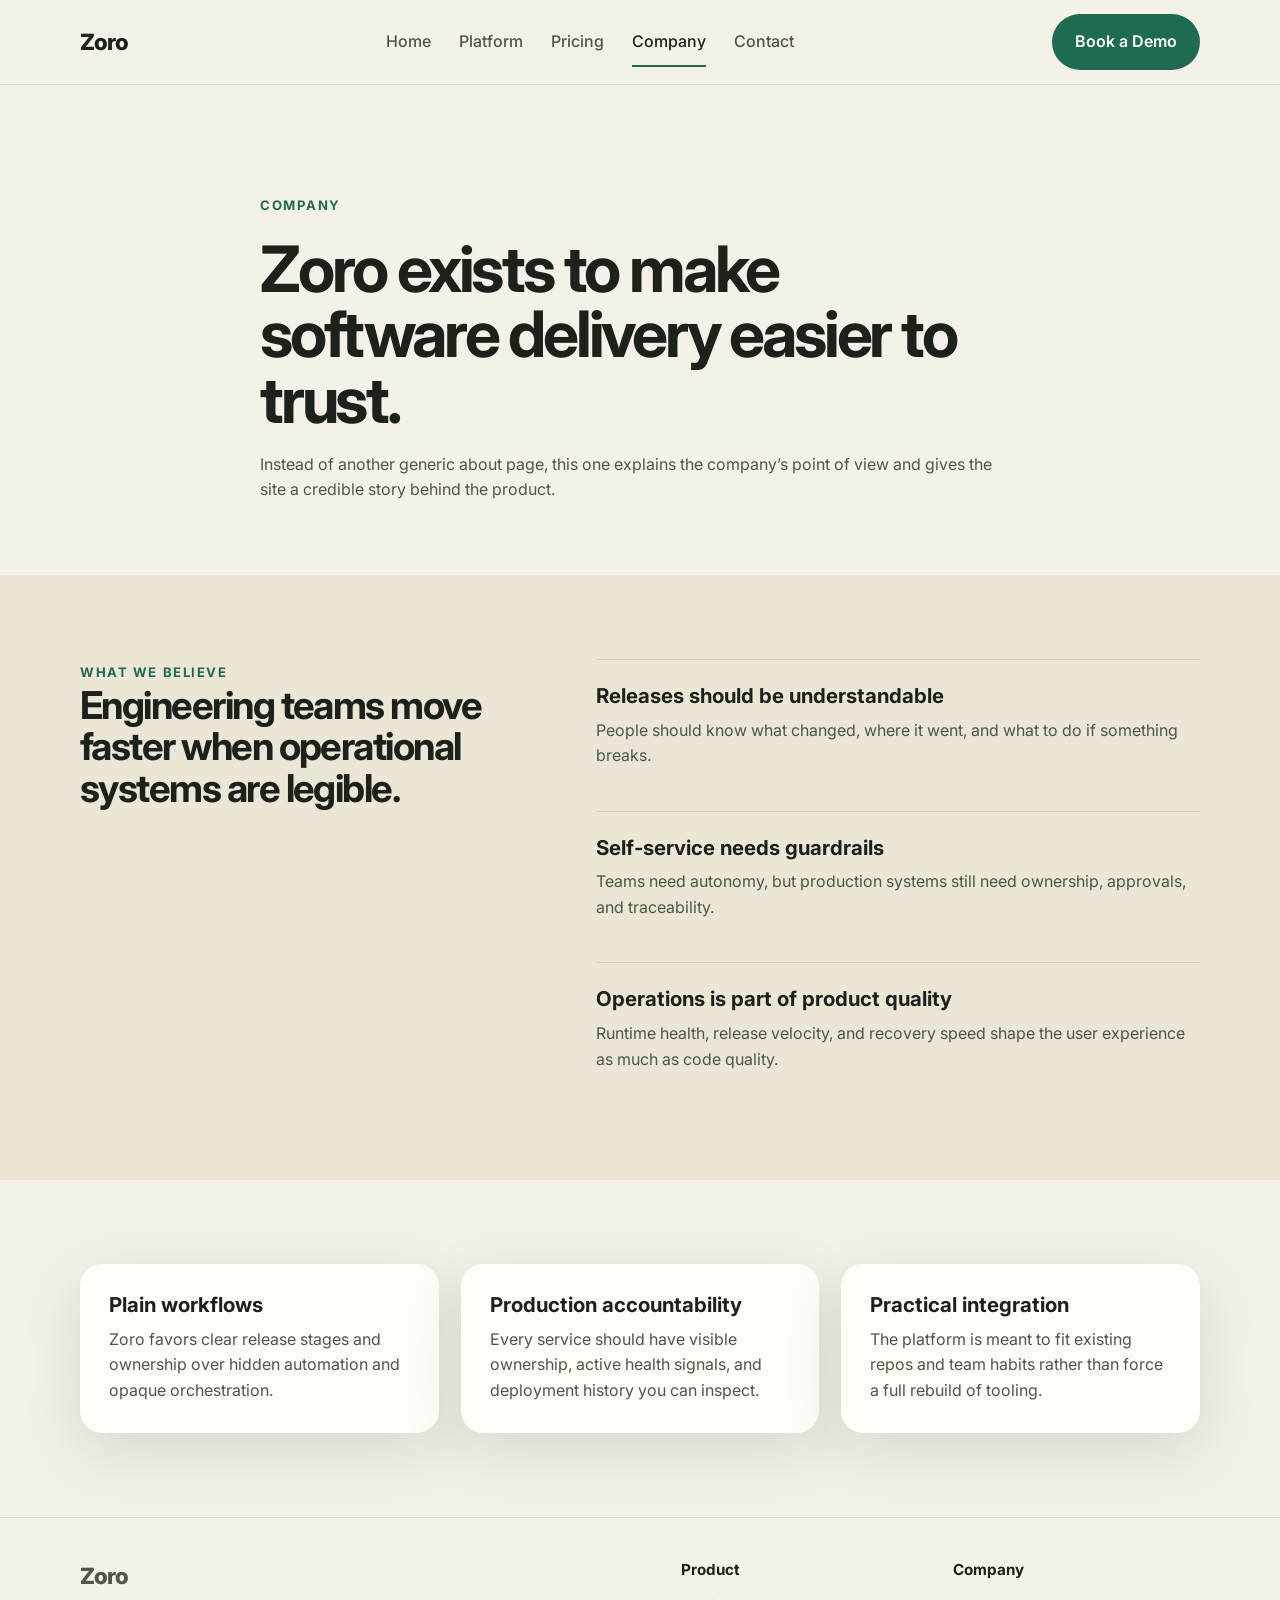
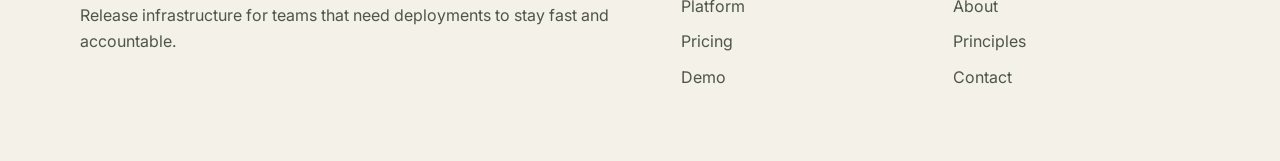
==== company.html @ 819b67e2 "nc" ====
<!DOCTYPE html>
<html lang="en">
<head>
    <meta charset="UTF-8">
    <meta name="viewport" content="width=device-width, initial-scale=1.0">
    <title>About Zoro | Company and Operating Principles</title>
    <link rel="stylesheet" href="styles.css">
    <link rel="preconnect" href="https://fonts.googleapis.com">
    <link rel="preconnect" href="https://fonts.gstatic.com" crossorigin>
    <link href="https://fonts.googleapis.com/css2?family=Inter:wght@400;500;600;700;800&display=swap" rel="stylesheet">
</head>
<body>
    <header class="site-header">
        <div class="container nav-shell">
            <a href="index.html" class="brand-mark">Zoro</a>
            <nav class="site-nav" aria-label="Primary navigation">
                <a href="index.html" class="nav-link">Home</a>
                <a href="platform.html" class="nav-link">Platform</a>
                <a href="pricing.html" class="nav-link">Pricing</a>
                <a href="company.html" class="nav-link active">Company</a>
                <a href="contact.html" class="nav-link">Contact</a>
            </nav>
            <a href="contact.html" class="btn btn-primary">Book a Demo</a>
        </div>
    </header>

    <main>
        <section class="page-hero">
            <div class="container narrow">
                <span class="eyebrow">Company</span>
                <h1>Zoro exists to make software delivery easier to trust.</h1>
                <p>
                    Instead of another generic about page, this one explains the company’s point of view and gives the site
                    a credible story behind the product.
                </p>
            </div>
        </section>

        <section class="section surface-muted">
            <div class="container split-section">
                <div>
                    <span class="eyebrow">What we believe</span>
                    <h2>Engineering teams move faster when operational systems are legible.</h2>
                </div>
                <div class="stack-list">
                    <article class="stack-item">
                        <h3>Releases should be understandable</h3>
                        <p>People should know what changed, where it went, and what to do if something breaks.</p>
                    </article>
                    <article class="stack-item">
                        <h3>Self-service needs guardrails</h3>
                        <p>Teams need autonomy, but production systems still need ownership, approvals, and traceability.</p>
                    </article>
                    <article class="stack-item">
                        <h3>Operations is part of product quality</h3>
                        <p>Runtime health, release velocity, and recovery speed shape the user experience as much as code quality.</p>
                    </article>
                </div>
            </div>
        </section>

        <section id="principles" class="section">
            <div class="container">
                <div class="card-grid three-up">
                    <article class="info-card">
                        <h3>Plain workflows</h3>
                        <p>Zoro favors clear release stages and ownership over hidden automation and opaque orchestration.</p>
                    </article>
                    <article class="info-card">
                        <h3>Production accountability</h3>
                        <p>Every service should have visible ownership, active health signals, and deployment history you can inspect.</p>
                    </article>
                    <article class="info-card">
                        <h3>Practical integration</h3>
                        <p>The platform is meant to fit existing repos and team habits rather than force a full rebuild of tooling.</p>
                    </article>
                </div>
            </div>
        </section>
    </main>

    <footer class="site-footer">
        <div class="container footer-grid">
            <div>
                <a href="index.html" class="brand-mark brand-footer">Zoro</a>
                <p class="footer-copy">Release infrastructure for teams that need deployments to stay fast and accountable.</p>
            </div>
            <div>
                <h4>Product</h4>
                <a href="platform.html">Platform</a>
                <a href="pricing.html">Pricing</a>
                <a href="contact.html">Demo</a>
            </div>
            <div>
                <h4>Company</h4>
                <a href="company.html">About</a>
                <a href="company.html#principles">Principles</a>
                <a href="contact.html">Contact</a>
            </div>
        </div>
    </footer>
</body>
</html>
---- styles.css ----
:root {
    --bg: #f4f1e8;
    --surface: #fffdf7;
    --surface-muted: #ece6d7;
    --text: #1c221b;
    --text-soft: #4d5647;
    --line: rgba(28, 34, 27, 0.12);
    --brand: #1f6b52;
    --brand-dark: #174e3d;
    --accent: #dcae55;
    --dark: #18211d;
    --dark-soft: #233029;
    --white: #ffffff;
    --shadow: 0 18px 60px rgba(22, 30, 25, 0.12);
    --radius: 22px;
}

* {
    box-sizing: border-box;
    margin: 0;
    padding: 0;
}

html {
    scroll-behavior: smooth;
}

body {
    font-family: "Inter", sans-serif;
    color: var(--text);
    background: var(--bg);
    line-height: 1.6;
}

a {
    color: inherit;
    text-decoration: none;
}

img {
    max-width: 100%;
    display: block;
}

.container {
    width: min(1120px, calc(100% - 40px));
    margin: 0 auto;
}

.narrow {
    width: min(760px, 100%);
}

.site-header {
    position: sticky;
    top: 0;
    z-index: 20;
    backdrop-filter: blur(14px);
    background: rgba(244, 241, 232, 0.88);
    border-bottom: 1px solid var(--line);
}

.nav-shell {
    min-height: 84px;
    display: flex;
    align-items: center;
    justify-content: space-between;
    gap: 24px;
}

.brand-mark {
    font-size: 1.4rem;
    font-weight: 800;
    letter-spacing: -0.04em;
}

.site-nav {
    display: flex;
    align-items: center;
    gap: 28px;
    flex-wrap: wrap;
    justify-content: center;
}

.nav-link {
    color: var(--text-soft);
    font-weight: 500;
    position: relative;
    padding: 6px 0;
}

.nav-link.active,
.nav-link:hover {
    color: var(--text);
}

.nav-link.active::after {
    content: "";
    position: absolute;
    left: 0;
    bottom: -6px;
    width: 100%;
    height: 2px;
    background: var(--brand);
}

.btn {
    display: inline-flex;
    align-items: center;
    justify-content: center;
    gap: 8px;
    padding: 14px 22px;
    border-radius: 999px;
    border: 1px solid transparent;
    font-weight: 600;
    transition: 180ms ease;
}

.btn:hover {
    transform: translateY(-1px);
}

.btn-primary {
    background: var(--brand);
    color: var(--white);
}

.btn-primary:hover {
    background: var(--brand-dark);
}

.btn-secondary {
    border-color: var(--line);
    background: rgba(255, 255, 255, 0.45);
    color: var(--text);
}

.btn-secondary:hover,
.btn-outline:hover {
    border-color: rgba(28, 34, 27, 0.22);
    background: rgba(255, 255, 255, 0.75);
}

.btn-outline {
    border-color: var(--line);
    background: transparent;
    color: var(--text);
}

.btn-large {
    padding: 16px 26px;
}

.hero,
.page-hero {
    padding: 110px 0 72px;
}

.hero-home {
    background:
        radial-gradient(circle at top right, rgba(220, 174, 85, 0.25), transparent 24%),
        linear-gradient(180deg, #f7f3e7 0%, #ece6d7 100%);
}

.hero-grid {
    display: grid;
    grid-template-columns: minmax(0, 1.2fr) minmax(320px, 0.8fr);
    gap: 48px;
    align-items: center;
}

.hero-copy,
.page-hero .narrow {
    display: grid;
    gap: 20px;
}

.eyebrow {
    display: inline-block;
    font-size: 0.82rem;
    text-transform: uppercase;
    letter-spacing: 0.12em;
    color: var(--brand);
    font-weight: 700;
}

.hero-title,
.page-hero h1 {
    font-size: clamp(2.8rem, 5vw, 4.8rem);
    line-height: 1.02;
    letter-spacing: -0.05em;
}

.hero-subtitle,
.page-hero p,
.section-header p,
.info-card p,
.stack-item p,
.footer-copy,
.price-copy,
.contact-form label {
    color: var(--text-soft);
}

.hero-actions,
.cta-actions {
    display: flex;
    flex-wrap: wrap;
    gap: 14px;
}

.hero-proof {
    display: flex;
    flex-wrap: wrap;
    gap: 18px;
    color: var(--text-soft);
    font-size: 0.95rem;
}

.hero-panel {
    display: flex;
    justify-content: flex-end;
}

.glow-card,
.info-card,
.price-card,
.contact-card {
    border-radius: var(--radius);
    background: var(--surface);
    border: 1px solid rgba(255, 255, 255, 0.6);
    box-shadow: var(--shadow);
}

.status-card {
    width: min(100%, 420px);
    padding: 28px;
    background:
        linear-gradient(180deg, rgba(31, 107, 82, 0.08), rgba(255, 255, 255, 0.96)),
        var(--surface);
}

.status-head,
.metric-row {
    display: flex;
    justify-content: space-between;
    gap: 16px;
}

.status-head {
    align-items: center;
    margin-bottom: 28px;
}

.status-label {
    font-weight: 700;
}

.status-pill {
    padding: 6px 12px;
    border-radius: 999px;
    background: rgba(31, 107, 82, 0.12);
    color: var(--brand-dark);
    font-size: 0.88rem;
    font-weight: 700;
}

.metric-row {
    margin-bottom: 26px;
}

.metric-value {
    font-size: 2rem;
    font-weight: 800;
    line-height: 1;
}

.metric-label {
    color: var(--text-soft);
    font-size: 0.9rem;
}

.timeline-list {
    list-style: none;
    display: grid;
    gap: 14px;
}

.timeline-list li {
    display: flex;
    justify-content: space-between;
    gap: 16px;
    padding-top: 14px;
    border-top: 1px solid var(--line);
    font-size: 0.95rem;
}

.timeline-list span {
    color: var(--text-soft);
    text-align: right;
}

.section {
    padding: 84px 0;
}

.surface-muted {
    background: var(--surface-muted);
}

.surface-dark {
    background: var(--dark);
    color: var(--white);
}

.section-header,
.split-section {
    display: grid;
    gap: 22px;
}

.section-header {
    max-width: 760px;
    margin-bottom: 36px;
}

.section-header h2,
.split-section h2,
.cta-shell h2 {
    font-size: clamp(2rem, 3vw, 3rem);
    line-height: 1.08;
    letter-spacing: -0.04em;
}

.section-header-light p,
.dark-card p {
    color: rgba(255, 255, 255, 0.76);
}

.card-grid {
    display: grid;
    gap: 22px;
}

.three-up {
    grid-template-columns: repeat(3, minmax(0, 1fr));
}

.two-up {
    grid-template-columns: repeat(2, minmax(0, 1fr));
}

.info-card,
.price-card {
    padding: 28px;
}

.info-card h3,
.step-card h3,
.stack-item h3,
.price-card h3,
.contact-card h3 {
    margin-bottom: 10px;
    font-size: 1.28rem;
    line-height: 1.15;
}

.dark-card {
    background: var(--dark-soft);
    border-color: rgba(255, 255, 255, 0.08);
    box-shadow: none;
}

.split-section {
    grid-template-columns: minmax(0, 0.9fr) minmax(0, 1.1fr);
    align-items: start;
}

.steps-grid,
.stack-list {
    display: grid;
    gap: 18px;
}

.step-card,
.stack-item {
    padding: 24px 0;
    border-top: 1px solid var(--line);
}

.step-number {
    display: inline-block;
    margin-bottom: 12px;
    color: var(--brand);
    font-size: 0.95rem;
    font-weight: 800;
    letter-spacing: 0.08em;
}

.cta-section {
    padding-top: 40px;
    padding-bottom: 90px;
}

.cta-shell {
    border-radius: calc(var(--radius) + 6px);
    background: linear-gradient(135deg, rgba(31, 107, 82, 0.12), rgba(220, 174, 85, 0.18));
    border: 1px solid var(--line);
    padding: 34px;
    display: flex;
    justify-content: space-between;
    gap: 30px;
    align-items: center;
}

.pricing-grid {
    align-items: stretch;
}

.price-card {
    position: relative;
    display: grid;
    gap: 18px;
}

.price-card.featured {
    border-color: rgba(31, 107, 82, 0.35);
    transform: translateY(-8px);
}

.popular-badge {
    position: absolute;
    top: -14px;
    left: 24px;
    background: var(--accent);
    color: var(--dark);
    border-radius: 999px;
    padding: 6px 12px;
    font-size: 0.78rem;
    font-weight: 800;
    text-transform: uppercase;
    letter-spacing: 0.08em;
}

.price-line {
    font-size: 1.15rem;
    color: var(--text-soft);
}

.price-line span {
    font-size: 2.5rem;
    color: var(--text);
    font-weight: 800;
    letter-spacing: -0.04em;
}

.check-list {
    list-style: none;
    display: grid;
    gap: 10px;
    color: var(--text-soft);
}

.check-list li::before {
    content: "•";
    color: var(--brand);
    font-weight: 800;
    margin-right: 10px;
}

.compact {
    margin-top: 16px;
}

.contact-grid {
    display: grid;
    grid-template-columns: minmax(280px, 0.8fr) minmax(0, 1.2fr);
    gap: 24px;
}

.contact-card {
    padding: 28px;
}

.contact-form {
    display: grid;
    gap: 16px;
}

.contact-form label {
    display: grid;
    gap: 8px;
    font-weight: 600;
}

.contact-form input,
.contact-form select,
.contact-form textarea {
    width: 100%;
    padding: 14px 16px;
    border-radius: 16px;
    border: 1px solid var(--line);
    background: rgba(255, 255, 255, 0.9);
    font: inherit;
    color: var(--text);
}

.contact-form textarea {
    resize: vertical;
}

.site-footer {
    padding: 40px 0 60px;
    border-top: 1px solid var(--line);
}

.footer-grid {
    display: grid;
    grid-template-columns: minmax(0, 1.4fr) repeat(2, minmax(0, 0.6fr));
    gap: 24px;
}

.brand-footer {
    margin-bottom: 12px;
    display: inline-block;
}

.site-footer h4 {
    margin-bottom: 12px;
    font-size: 0.95rem;
}

.site-footer a {
    display: block;
    margin-bottom: 10px;
    color: var(--text-soft);
}

.site-footer a:hover {
    color: var(--text);
}

@media (max-width: 960px) {
    .hero-grid,
    .split-section,
    .contact-grid,
    .footer-grid,
    .two-up,
    .three-up {
        grid-template-columns: 1fr;
    }

    .hero-panel {
        justify-content: flex-start;
    }

    .cta-shell {
        flex-direction: column;
        align-items: flex-start;
    }

    .price-card.featured {
        transform: none;
    }
}

@media (max-width: 720px) {
    .nav-shell {
        padding: 18px 0;
        flex-direction: column;
    }

    .site-nav {
        gap: 18px;
    }

    .btn-large,
    .cta-actions .btn,
    .hero-actions .btn {
        width: 100%;
    }

    .hero,
    .page-hero,
    .section {
        padding-top: 72px;
        padding-bottom: 56px;
    }

    .hero-title,
    .page-hero h1 {
        font-size: 2.7rem;
    }

    .timeline-list li {
        flex-direction: column;
    }

    .timeline-list span {
        text-align: left;
    }
}
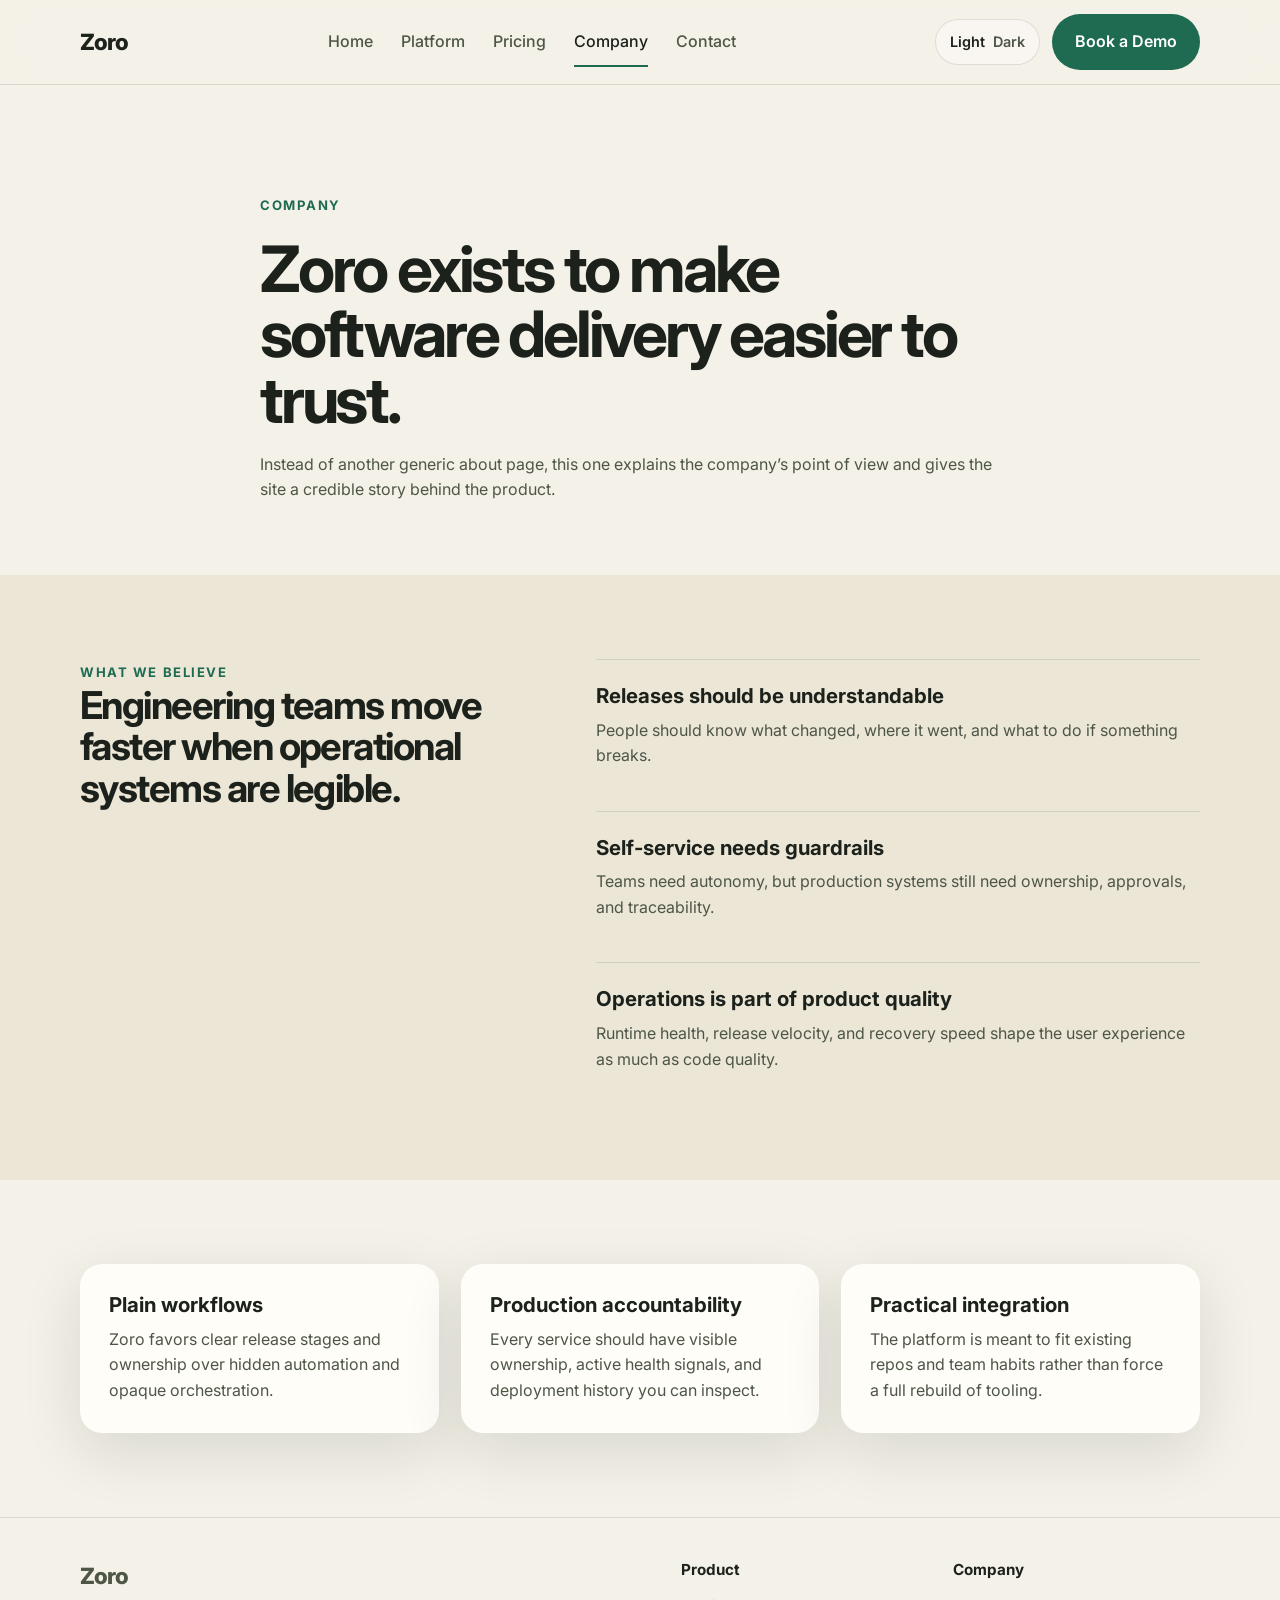
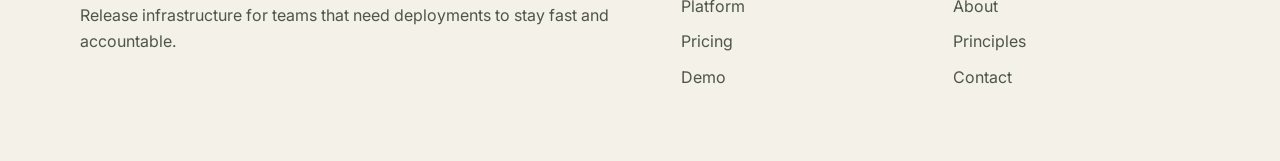
==== commit c1cba7f6: "--new commit" ====
--- a/company.html
+++ b/company.html
@@ -20,7 +20,13 @@
                 <a href="company.html" class="nav-link active">Company</a>
                 <a href="contact.html" class="nav-link">Contact</a>
             </nav>
-            <a href="contact.html" class="btn btn-primary">Book a Demo</a>
+            <div class="nav-actions">
+                <button class="theme-toggle" type="button" aria-label="Toggle dark theme" data-theme-toggle>
+                    <span class="theme-toggle-light">Light</span>
+                    <span class="theme-toggle-dark">Dark</span>
+                </button>
+                <a href="contact.html" class="btn btn-primary">Book a Demo</a>
+            </div>
         </div>
     </header>
 
@@ -99,5 +105,6 @@
             </div>
         </div>
     </footer>
+    <script src="theme.js"></script>
 </body>
 </html>
--- a/styles.css
+++ b/styles.css
@@ -15,6 +15,22 @@
     --radius: 22px;
 }
 
+body[data-theme="dark"] {
+    --bg: #121714;
+    --surface: #1b2420;
+    --surface-muted: #161d19;
+    --text: #ecf2eb;
+    --text-soft: #aebcaf;
+    --line: rgba(236, 242, 235, 0.12);
+    --brand: #74c39d;
+    --brand-dark: #5aa784;
+    --accent: #e6bf75;
+    --dark: #0c110f;
+    --dark-soft: #151d19;
+    --white: #ffffff;
+    --shadow: 0 20px 60px rgba(0, 0, 0, 0.35);
+}
+
 * {
     box-sizing: border-box;
     margin: 0;
@@ -80,6 +96,12 @@
     gap: 28px;
     flex-wrap: wrap;
     justify-content: center;
+}
+
+.nav-actions {
+    display: flex;
+    align-items: center;
+    gap: 12px;
 }
 
 .nav-link {
@@ -144,6 +166,46 @@
 .btn-outline {
     border-color: var(--line);
     background: transparent;
+    color: var(--text);
+}
+
+body[data-theme="dark"] .btn-secondary,
+body[data-theme="dark"] .btn-outline {
+    background: rgba(255, 255, 255, 0.03);
+}
+
+.theme-toggle {
+    display: inline-flex;
+    align-items: center;
+    gap: 8px;
+    padding: 10px 14px;
+    border-radius: 999px;
+    border: 1px solid var(--line);
+    background: rgba(255, 255, 255, 0.4);
+    color: var(--text);
+    cursor: pointer;
+    font: inherit;
+    font-weight: 600;
+}
+
+.theme-toggle-light,
+.theme-toggle-dark {
+    font-size: 0.9rem;
+}
+
+.theme-toggle-dark {
+    color: var(--text-soft);
+}
+
+body[data-theme="dark"] .theme-toggle {
+    background: rgba(255, 255, 255, 0.04);
+}
+
+body[data-theme="dark"] .theme-toggle-light {
+    color: var(--text-soft);
+}
+
+body[data-theme="dark"] .theme-toggle-dark {
     color: var(--text);
 }
 
@@ -570,6 +632,12 @@
         flex-direction: column;
     }
 
+    .nav-actions {
+        width: 100%;
+        justify-content: center;
+        flex-wrap: wrap;
+    }
+
     .site-nav {
         gap: 18px;
     }
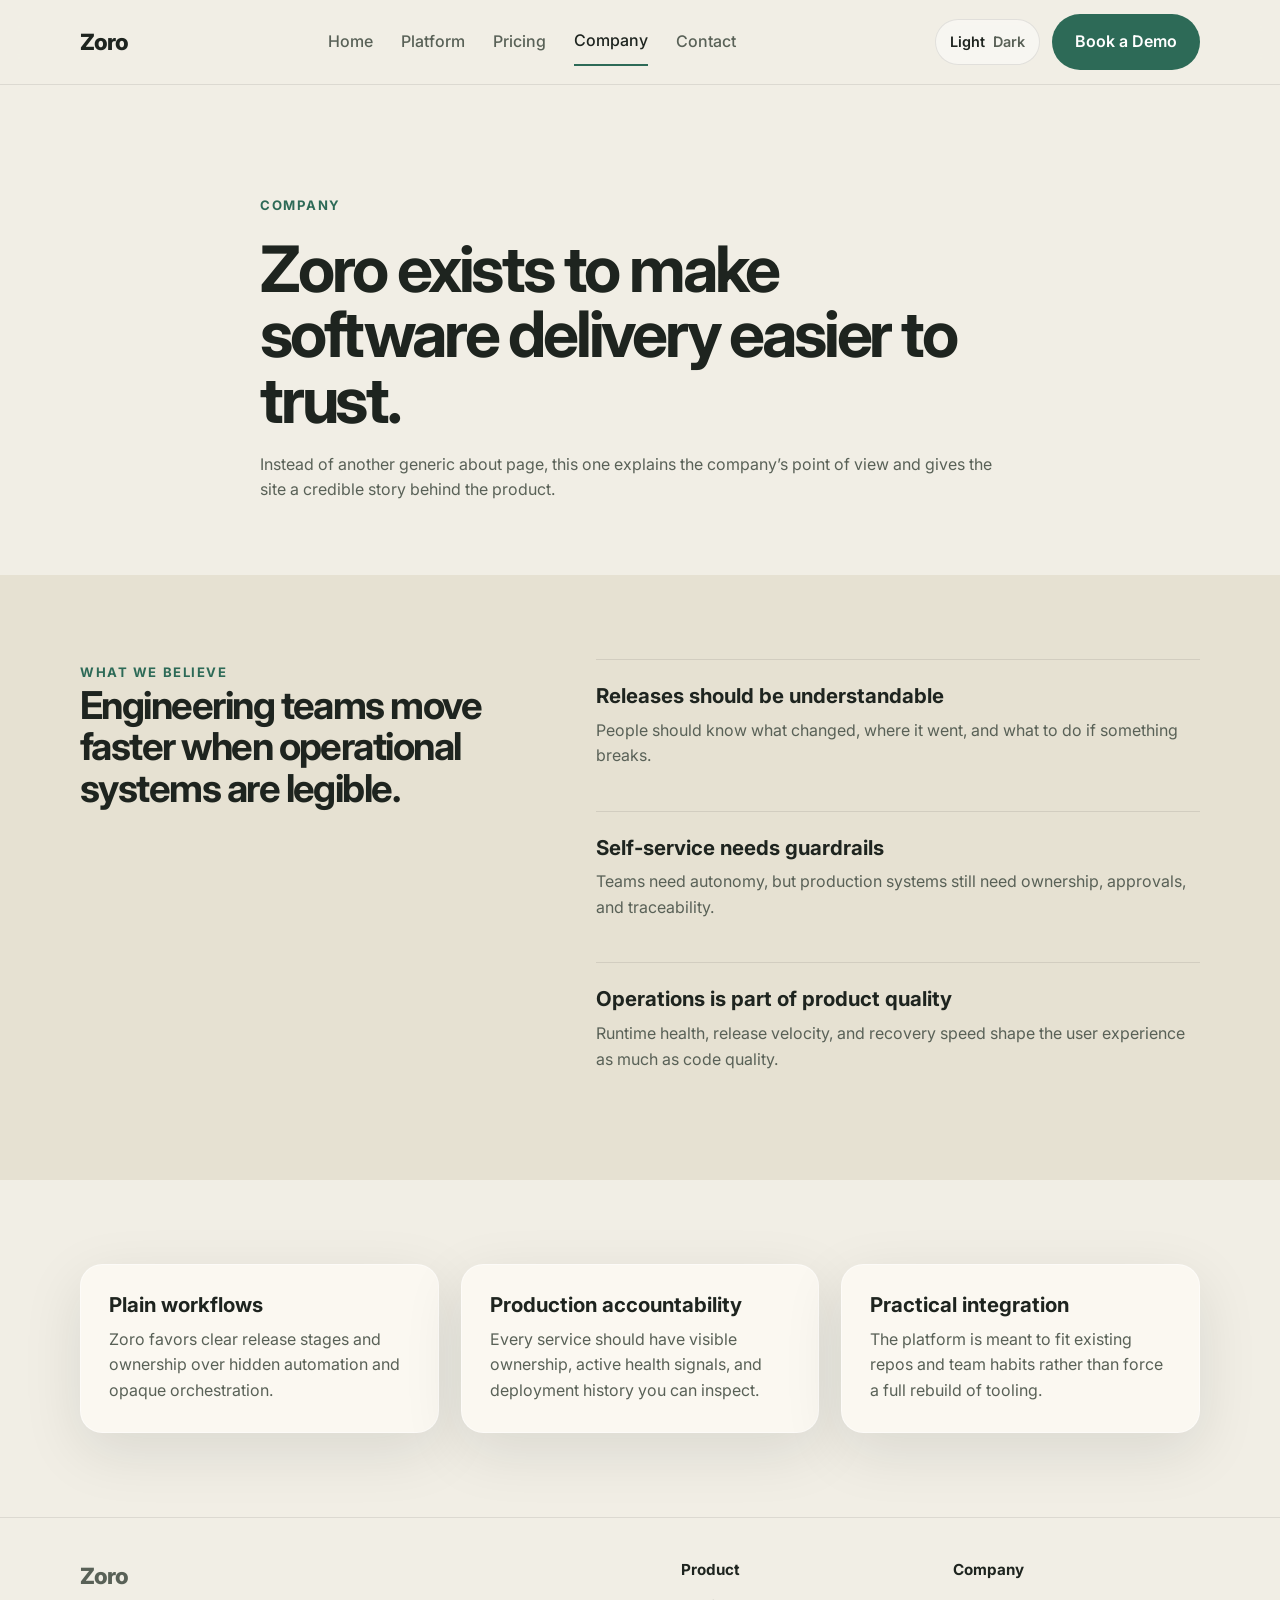
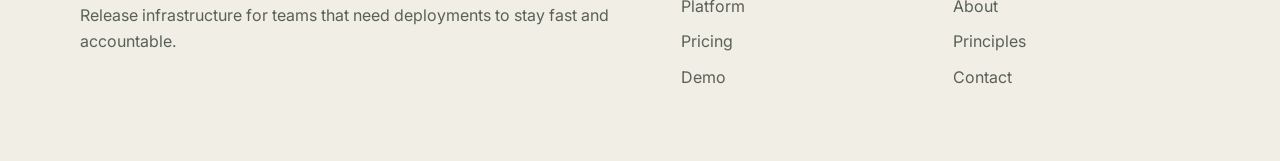
==== commit 71d72d8c: "nc" ====
--- a/company.html
+++ b/company.html
@@ -106,5 +106,6 @@
         </div>
     </footer>
     <script src="theme.js"></script>
+    <script src="animations.js"></script>
 </body>
 </html>
--- a/styles.css
+++ b/styles.css
@@ -1,34 +1,71 @@
 :root {
-    --bg: #f4f1e8;
-    --surface: #fffdf7;
-    --surface-muted: #ece6d7;
-    --text: #1c221b;
-    --text-soft: #4d5647;
-    --line: rgba(28, 34, 27, 0.12);
-    --brand: #1f6b52;
-    --brand-dark: #174e3d;
-    --accent: #dcae55;
-    --dark: #18211d;
-    --dark-soft: #233029;
+    --bg: #f1eee5;
+    --surface: #fbf8f1;
+    --surface-muted: #e6e1d2;
+    --surface-elevated: #fdfaf4;
+    --text: #1e241f;
+    --text-soft: #596157;
+    --line: rgba(30, 36, 31, 0.1);
+    --brand: #2d6a57;
+    --brand-dark: #214f41;
+    --accent: #98a97f;
+    --dark: #17201c;
+    --dark-soft: #202a25;
+    --header-bg: rgba(241, 238, 229, 0.88);
+    --hero-bg:
+        radial-gradient(circle at top right, rgba(152, 169, 127, 0.16), transparent 24%),
+        linear-gradient(180deg, #f4f0e6 0%, #e6e1d2 100%);
+    --hero-orb-1: radial-gradient(circle, rgba(152, 169, 127, 0.14), transparent 65%);
+    --hero-orb-2: radial-gradient(circle, rgba(45, 106, 87, 0.12), transparent 68%);
+    --soft-button-bg: rgba(255, 255, 255, 0.4);
+    --soft-button-hover: rgba(255, 255, 255, 0.7);
+    --toggle-bg: rgba(255, 255, 255, 0.45);
+    --card-border: rgba(255, 255, 255, 0.55);
+    --card-glow:
+        linear-gradient(180deg, rgba(45, 106, 87, 0.08), rgba(251, 248, 241, 0.97));
+    --pill-bg: rgba(45, 106, 87, 0.1);
+    --pill-sheen: linear-gradient(120deg, transparent 0%, rgba(255, 255, 255, 0.26) 48%, transparent 100%);
+    --input-bg: rgba(255, 255, 255, 0.9);
+    --cta-bg: linear-gradient(135deg, rgba(45, 106, 87, 0.08), rgba(152, 169, 127, 0.12));
+    --cta-orb: radial-gradient(circle, rgba(255, 255, 255, 0.12), transparent 68%);
     --white: #ffffff;
-    --shadow: 0 18px 60px rgba(22, 30, 25, 0.12);
+    --shadow: 0 18px 60px rgba(24, 30, 25, 0.1);
     --radius: 22px;
 }
 
 body[data-theme="dark"] {
-    --bg: #121714;
-    --surface: #1b2420;
-    --surface-muted: #161d19;
-    --text: #ecf2eb;
-    --text-soft: #aebcaf;
-    --line: rgba(236, 242, 235, 0.12);
-    --brand: #74c39d;
-    --brand-dark: #5aa784;
-    --accent: #e6bf75;
-    --dark: #0c110f;
-    --dark-soft: #151d19;
+    --bg: #0d1311;
+    --surface: #131a17;
+    --surface-muted: #101613;
+    --surface-elevated: #18211d;
+    --text: #e8ede8;
+    --text-soft: #9aa69c;
+    --line: rgba(232, 237, 232, 0.09);
+    --brand: #6fb195;
+    --brand-dark: #5a947d;
+    --accent: #899a74;
+    --dark: #09100d;
+    --dark-soft: #0f1714;
+    --header-bg: rgba(9, 14, 12, 0.84);
+    --hero-bg:
+        radial-gradient(circle at top right, rgba(111, 177, 149, 0.12), transparent 28%),
+        radial-gradient(circle at 18% 12%, rgba(137, 154, 116, 0.06), transparent 22%),
+        linear-gradient(180deg, #111815 0%, #0b110f 100%);
+    --hero-orb-1: radial-gradient(circle, rgba(137, 154, 116, 0.09), transparent 65%);
+    --hero-orb-2: radial-gradient(circle, rgba(111, 177, 149, 0.1), transparent 68%);
+    --soft-button-bg: rgba(255, 255, 255, 0.03);
+    --soft-button-hover: rgba(255, 255, 255, 0.06);
+    --toggle-bg: rgba(255, 255, 255, 0.04);
+    --card-border: rgba(255, 255, 255, 0.06);
+    --card-glow:
+        linear-gradient(180deg, rgba(111, 177, 149, 0.06), rgba(19, 26, 23, 0.97));
+    --pill-bg: rgba(111, 177, 149, 0.12);
+    --pill-sheen: linear-gradient(120deg, transparent 0%, rgba(255, 255, 255, 0.14) 48%, transparent 100%);
+    --input-bg: rgba(255, 255, 255, 0.03);
+    --cta-bg: linear-gradient(135deg, rgba(111, 177, 149, 0.07), rgba(137, 154, 116, 0.06));
+    --cta-orb: radial-gradient(circle, rgba(255, 255, 255, 0.06), transparent 68%);
     --white: #ffffff;
-    --shadow: 0 20px 60px rgba(0, 0, 0, 0.35);
+    --shadow: 0 24px 80px rgba(0, 0, 0, 0.34);
 }
 
 * {
@@ -46,6 +83,11 @@
     color: var(--text);
     background: var(--bg);
     line-height: 1.6;
+    overflow-x: hidden;
+}
+
+body[data-theme="dark"] {
+    color-scheme: dark;
 }
 
 a {
@@ -72,8 +114,9 @@
     top: 0;
     z-index: 20;
     backdrop-filter: blur(14px);
-    background: rgba(244, 241, 232, 0.88);
+    background: var(--header-bg);
     border-bottom: 1px solid var(--line);
+    transition: background-color 180ms ease, border-color 180ms ease, box-shadow 180ms ease;
 }
 
 .nav-shell {
@@ -88,6 +131,11 @@
     font-size: 1.4rem;
     font-weight: 800;
     letter-spacing: -0.04em;
+    transition: transform 220ms ease, color 220ms ease;
+}
+
+.brand-mark:hover {
+    transform: translateY(-1px);
 }
 
 .site-nav {
@@ -109,11 +157,13 @@
     font-weight: 500;
     position: relative;
     padding: 6px 0;
+    transition: color 180ms ease, transform 180ms ease;
 }
 
 .nav-link.active,
 .nav-link:hover {
     color: var(--text);
+    transform: translateY(-1px);
 }
 
 .nav-link.active::after {
@@ -135,11 +185,12 @@
     border-radius: 999px;
     border: 1px solid transparent;
     font-weight: 600;
-    transition: 180ms ease;
+    transition: transform 180ms ease, background-color 180ms ease, border-color 180ms ease, color 180ms ease, box-shadow 180ms ease;
 }
 
 .btn:hover {
-    transform: translateY(-1px);
+    transform: translateY(-2px);
+    box-shadow: 0 14px 32px rgba(0, 0, 0, 0.12);
 }
 
 .btn-primary {
@@ -153,25 +204,20 @@
 
 .btn-secondary {
     border-color: var(--line);
-    background: rgba(255, 255, 255, 0.45);
+    background: var(--soft-button-bg);
     color: var(--text);
 }
 
 .btn-secondary:hover,
 .btn-outline:hover {
-    border-color: rgba(28, 34, 27, 0.22);
-    background: rgba(255, 255, 255, 0.75);
+    border-color: color-mix(in srgb, var(--text) 14%, transparent);
+    background: var(--soft-button-hover);
 }
 
 .btn-outline {
     border-color: var(--line);
     background: transparent;
     color: var(--text);
-}
-
-body[data-theme="dark"] .btn-secondary,
-body[data-theme="dark"] .btn-outline {
-    background: rgba(255, 255, 255, 0.03);
 }
 
 .theme-toggle {
@@ -181,11 +227,16 @@
     padding: 10px 14px;
     border-radius: 999px;
     border: 1px solid var(--line);
-    background: rgba(255, 255, 255, 0.4);
+    background: var(--toggle-bg);
     color: var(--text);
     cursor: pointer;
     font: inherit;
     font-weight: 600;
+    transition: background-color 180ms ease, border-color 180ms ease, color 180ms ease, transform 180ms ease;
+}
+
+.theme-toggle:hover {
+    transform: translateY(-1px);
 }
 
 .theme-toggle-light,
@@ -197,10 +248,6 @@
     color: var(--text-soft);
 }
 
-body[data-theme="dark"] .theme-toggle {
-    background: rgba(255, 255, 255, 0.04);
-}
-
 body[data-theme="dark"] .theme-toggle-light {
     color: var(--text-soft);
 }
@@ -219,9 +266,34 @@
 }
 
 .hero-home {
-    background:
-        radial-gradient(circle at top right, rgba(220, 174, 85, 0.25), transparent 24%),
-        linear-gradient(180deg, #f7f3e7 0%, #ece6d7 100%);
+    background: var(--hero-bg);
+    position: relative;
+}
+
+.hero-home::before,
+.hero-home::after {
+    content: "";
+    position: absolute;
+    border-radius: 999px;
+    pointer-events: none;
+}
+
+.hero-home::before {
+    width: 320px;
+    height: 320px;
+    top: 80px;
+    right: -80px;
+    background: var(--hero-orb-1);
+    animation: drift 16s ease-in-out infinite;
+}
+
+.hero-home::after {
+    width: 260px;
+    height: 260px;
+    left: -60px;
+    bottom: 20px;
+    background: var(--hero-orb-2);
+    animation: drift 18s ease-in-out infinite reverse;
 }
 
 .hero-grid {
@@ -235,6 +307,8 @@
 .page-hero .narrow {
     display: grid;
     gap: 20px;
+    position: relative;
+    z-index: 1;
 }
 
 .eyebrow {
@@ -279,9 +353,33 @@
     font-size: 0.95rem;
 }
 
+.hero-proof span {
+    position: relative;
+    padding-left: 16px;
+}
+
+.hero-proof span::before {
+    content: "";
+    position: absolute;
+    left: 0;
+    top: 0.62em;
+    width: 7px;
+    height: 7px;
+    border-radius: 999px;
+    background: var(--brand);
+    box-shadow: 0 0 0 0 rgba(45, 106, 87, 0.18);
+    animation: pulseDot 3.2s ease-out infinite;
+}
+
+body[data-theme="dark"] .hero-proof span::before {
+    box-shadow: 0 0 0 0 rgba(111, 177, 149, 0.18);
+}
+
 .hero-panel {
     display: flex;
     justify-content: flex-end;
+    position: relative;
+    z-index: 1;
 }
 
 .glow-card,
@@ -290,16 +388,24 @@
 .contact-card {
     border-radius: var(--radius);
     background: var(--surface);
-    border: 1px solid rgba(255, 255, 255, 0.6);
+    border: 1px solid var(--card-border);
     box-shadow: var(--shadow);
+    transition: transform 220ms ease, box-shadow 220ms ease, border-color 220ms ease;
+}
+
+.glow-card:hover,
+.info-card:hover,
+.price-card:hover,
+.contact-card:hover {
+    transform: translateY(-6px);
+    box-shadow: 0 24px 60px rgba(0, 0, 0, 0.12);
 }
 
 .status-card {
     width: min(100%, 420px);
     padding: 28px;
-    background:
-        linear-gradient(180deg, rgba(31, 107, 82, 0.08), rgba(255, 255, 255, 0.96)),
-        var(--surface);
+    background: var(--card-glow), var(--surface);
+    animation: cardFloat 8s ease-in-out infinite;
 }
 
 .status-head,
@@ -321,10 +427,21 @@
 .status-pill {
     padding: 6px 12px;
     border-radius: 999px;
-    background: rgba(31, 107, 82, 0.12);
+    background: var(--pill-bg);
     color: var(--brand-dark);
     font-size: 0.88rem;
     font-weight: 700;
+    position: relative;
+    overflow: hidden;
+}
+
+.status-pill::after {
+    content: "";
+    position: absolute;
+    inset: 0;
+    background: var(--pill-sheen);
+    transform: translateX(-120%);
+    animation: sheen 4.5s ease-in-out infinite;
 }
 
 .metric-row {
@@ -357,6 +474,14 @@
     font-size: 0.95rem;
 }
 
+.timeline-list li strong {
+    transition: color 180ms ease;
+}
+
+.timeline-list li:hover strong {
+    color: var(--brand);
+}
+
 .timeline-list span {
     color: var(--text-soft);
     text-align: right;
@@ -396,7 +521,7 @@
 
 .section-header-light p,
 .dark-card p {
-    color: rgba(255, 255, 255, 0.76);
+    color: rgba(232, 237, 232, 0.74);
 }
 
 .card-grid {
@@ -429,8 +554,8 @@
 
 .dark-card {
     background: var(--dark-soft);
-    border-color: rgba(255, 255, 255, 0.08);
-    box-shadow: none;
+    border-color: var(--card-border);
+    box-shadow: var(--shadow);
 }
 
 .split-section {
@@ -448,6 +573,12 @@
 .stack-item {
     padding: 24px 0;
     border-top: 1px solid var(--line);
+    transition: transform 180ms ease, border-color 180ms ease;
+}
+
+.step-card:hover,
+.stack-item:hover {
+    transform: translateX(8px);
 }
 
 .step-number {
@@ -466,13 +597,27 @@
 
 .cta-shell {
     border-radius: calc(var(--radius) + 6px);
-    background: linear-gradient(135deg, rgba(31, 107, 82, 0.12), rgba(220, 174, 85, 0.18));
+    background: var(--cta-bg);
     border: 1px solid var(--line);
     padding: 34px;
     display: flex;
     justify-content: space-between;
     gap: 30px;
     align-items: center;
+    position: relative;
+    overflow: hidden;
+}
+
+.cta-shell::after {
+    content: "";
+    position: absolute;
+    right: -40px;
+    bottom: -120px;
+    width: 260px;
+    height: 260px;
+    border-radius: 999px;
+    background: var(--cta-orb);
+    animation: drift 14s ease-in-out infinite;
 }
 
 .pricing-grid {
@@ -486,8 +631,13 @@
 }
 
 .price-card.featured {
-    border-color: rgba(31, 107, 82, 0.35);
+    border-color: rgba(45, 106, 87, 0.22);
     transform: translateY(-8px);
+}
+
+body[data-theme="dark"] .price-card.featured {
+    background: var(--surface-elevated);
+    border-color: rgba(111, 177, 149, 0.2);
 }
 
 .popular-badge {
@@ -562,9 +712,30 @@
     padding: 14px 16px;
     border-radius: 16px;
     border: 1px solid var(--line);
-    background: rgba(255, 255, 255, 0.9);
+    background: var(--input-bg);
     font: inherit;
     color: var(--text);
+    transition: border-color 180ms ease, box-shadow 180ms ease, background-color 180ms ease, transform 180ms ease;
+}
+
+.contact-form input:focus,
+.contact-form select:focus,
+.contact-form textarea:focus {
+    outline: none;
+    border-color: var(--brand);
+    box-shadow: 0 0 0 4px rgba(45, 106, 87, 0.1);
+    transform: translateY(-1px);
+}
+
+body[data-theme="dark"] .contact-form input:focus,
+body[data-theme="dark"] .contact-form select:focus,
+body[data-theme="dark"] .contact-form textarea:focus {
+    box-shadow: 0 0 0 4px rgba(111, 177, 149, 0.1);
+}
+
+.contact-form input::placeholder,
+.contact-form textarea::placeholder {
+    color: var(--text-soft);
 }
 
 .contact-form textarea {
@@ -600,6 +771,77 @@
 
 .site-footer a:hover {
     color: var(--text);
+}
+
+.reveal {
+    opacity: 0;
+    transform: translateY(32px);
+    transition: opacity 720ms ease, transform 720ms cubic-bezier(0.2, 0.7, 0.2, 1);
+    transition-delay: var(--reveal-delay, 0ms);
+}
+
+.reveal.revealed {
+    opacity: 1;
+    transform: translateY(0);
+}
+
+@keyframes drift {
+    0%,
+    100% {
+        transform: translate3d(0, 0, 0) scale(1);
+    }
+    50% {
+        transform: translate3d(0, -18px, 0) scale(1.04);
+    }
+}
+
+@keyframes pulseDot {
+    0% {
+        box-shadow: 0 0 0 0 rgba(45, 106, 87, 0.18);
+    }
+    70% {
+        box-shadow: 0 0 0 10px rgba(45, 106, 87, 0);
+    }
+    100% {
+        box-shadow: 0 0 0 0 rgba(45, 106, 87, 0);
+    }
+}
+
+@keyframes cardFloat {
+    0%,
+    100% {
+        transform: translateY(0);
+    }
+    50% {
+        transform: translateY(-8px);
+    }
+}
+
+@keyframes sheen {
+    0%,
+    100% {
+        transform: translateX(-120%);
+    }
+    45%,
+    60% {
+        transform: translateX(120%);
+    }
+}
+
+@media (prefers-reduced-motion: reduce) {
+    *,
+    *::before,
+    *::after {
+        animation: none !important;
+        transition: none !important;
+        scroll-behavior: auto !important;
+    }
+
+    .reveal,
+    .reveal.revealed {
+        opacity: 1;
+        transform: none;
+    }
 }
 
 @media (max-width: 960px) {
@@ -660,6 +902,12 @@
         font-size: 2.7rem;
     }
 
+    .hero-home::before,
+    .hero-home::after,
+    .cta-shell::after {
+        display: none;
+    }
+
     .timeline-list li {
         flex-direction: column;
     }
